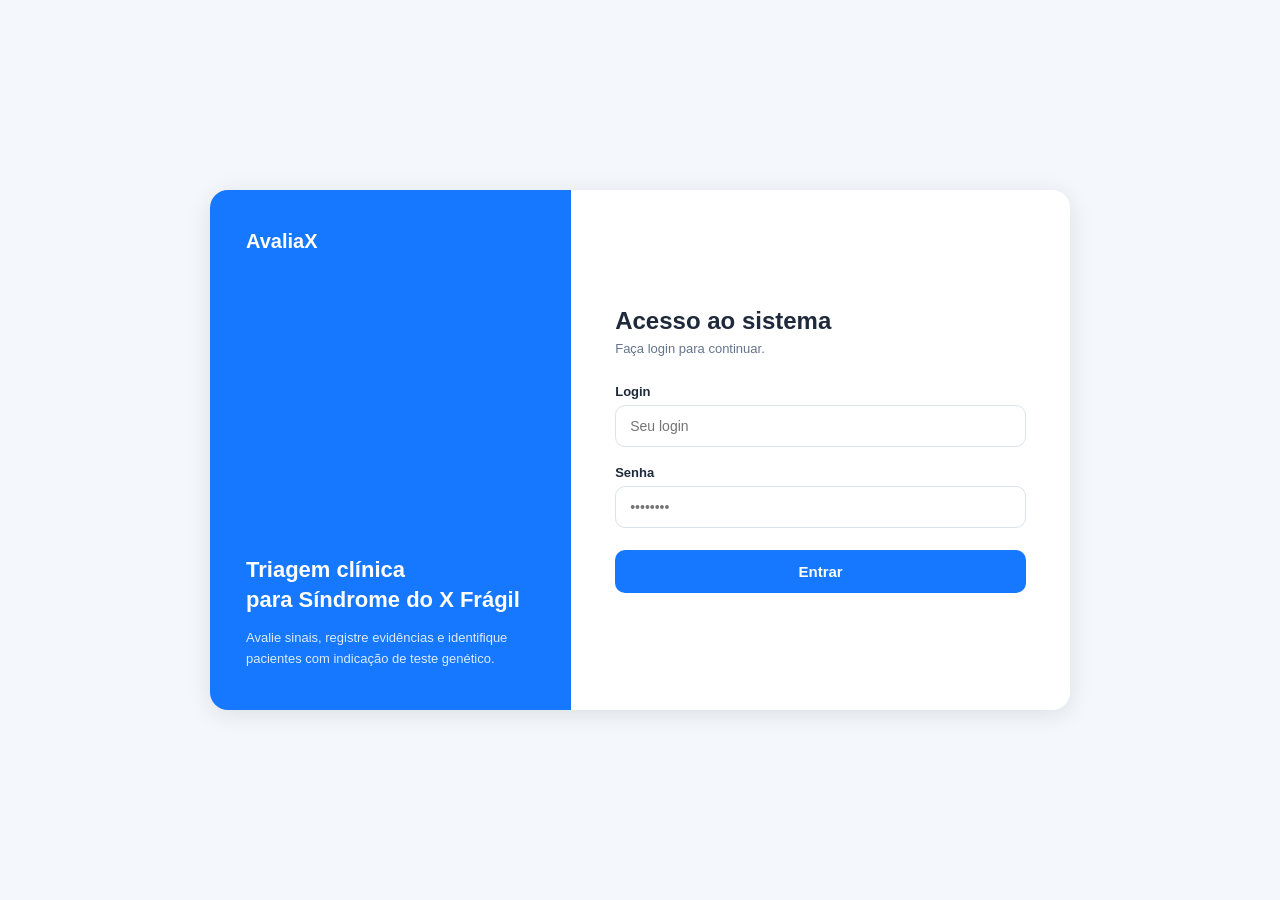
==== front/tamplates/index.html @ b269b90d "avaliacões e relatorios" ====
<!DOCTYPE html>
<html lang="en">

<head>
    <meta charset="UTF-8">
    <meta name="viewport" content="width=device-width, initial-scale=1.0">
    <title>Document</title>
    <link rel="stylesheet" href="../static/css/main.css">
</head>

<body>
    <aside class="sidebar">
        <div>
            <div class="logo">
                <div class="logo-icon"></div>
                <div class="logo-text">
                    <h2>AvaliaX</h2>
                    <p>TRIAGEM CLÍNICA</p>
                </div>
            </div>
            <ul class="menu">
                <a href="index.html"><li class="active">📊 Painel</li></a>
                <a href="pacientes.html"><li>👥 Pacientes</li></a>
                <a href="avaliacoes.html"><li>📝 Avaliações</li></a>
                <a href="relatorios.html"><li>📄 Relatórios</li></a>
                <a href=""><li>👤 Usuarios</li></a>
            </ul>
        </div>
        <div class="user-box">
            <div class="info-user" id="info-user">
                <strong></strong>
            </div>
            <div class="logout" id="logout">↩ Sair</div>
        </div>
    </aside>
    <main class="main">
        <div class="header">
            <h1>Painel</h1>
            <p>Suas avaliações e pacientes</p>
        </div>


        <div class="cards">
            <div class="card">
                <div class="card-title">
                    <span>Pacientes</span>
                    <span>👥</span>
                </div>
                <div class="card-value" id="Total-pacientes">0</div>
            </div>

            <div class="card">
                <div class="card-title">
                    <span>Avaliações</span>
                    <span>📋</span>
                </div>
                <div class="card-value" id="Total-avaliacoes"></div>
            </div>

            <div class="card">
                <div class="card-title">
                    <span>Teste indicado</span>
                    <span>⚠️</span>
                </div>
                <div class="card-value" id="Total-testes-indicados"></div>
            </div>

            <div class="card">
                <div class="card-title">
                    <span>Inconclusivos</span>
                    <span>🟢</span>
                </div>
                <div class="card-value" id="Total-inconclusivo"></div>
            </div>
            
        </div>

        <div class="bottom-sections">
            <div class="section">
                <h3>Avaliações recentes</h3>
                <div id="avaliacao-recente" class="avaliacao-recente">
                    <ul id="lista-pacientes" class="ulPacientes"></ul>
                </div>
            </div>

            <div class="section">
                <h3>Como funciona a triagem</h3>
                <ul class="triagem-list">
                    <li>Cadastre o paciente com dados básicos.</li>
                    <li>Registre uma avaliação marcando os sinais clínicos observados.</li>
                    <li>O sistema calcula um score e sugere indicação de teste genético.</li>
                    <li>Acompanhe os relatórios para visualizar a evolução.</li>
                </ul>
            </div>
        </div>
    </main>
    <script src="../static/js/index.js"></script>
</body>

</html>
---- front/static/css/main.css ----
* {
    margin: 0;
    padding: 0;
    box-sizing: border-box;
    font-family: Arial, sans-serif;
}

body {
    display: flex;
    background-color: #f5f7fa;
    color: #1f2d3d;
}

.sidebar {
    width: 280px;
    height: 100vh;
    background: #ffffff;
    border-right: 1px solid #e0e6ed;
    display: flex;
    flex-direction: column;
    justify-content: space-between;
    padding: 20px 15px;
}

.logo {
    display: flex;
    align-items: center;
    gap: 10px;
    margin-bottom: 30px;
}

.logo-text h2 {
    font-size: 18px;
    color: #2196f3;
}

.logo-text p {
    font-size: 10px;
    color: gray;
}

.menu {
    list-style: none;
}

.menu li {
    padding: 12px 15px;
    margin-bottom: 8px;
    border-radius: 10px;
    cursor: pointer;
    display: flex;
    align-items: center;
    gap: 10px;
    color: #4a5568;
    transition: 0.3s;
}

.menu a {
    text-decoration: none;
}

.menu li.active,
.menu li:hover {
    background: #e3f2fd;
    color: #2196f3;
    font-weight: bold;
}



.menu li a:hover {
    background: #e3f2fd;
    color: #2196f3;
    font-weight: bold;
}

.user-box {
    border-top: 1px solid #e0e6ed;
    padding-top: 15px;
    font-size: 13px;
    color: #555;
}


#info-user{
    font-size: 15px;
    font-weight: 600;
    color: #1e293b;
    width: fit-content;
    text-transform: capitalize;
}

.logout {
    margin-top: 15px;
    color: #2196f3;
    cursor: pointer;
    font-weight: bold;
}

.logout:hover{
    color: #f52121;
}

main {
    flex: 1;
    padding: 30px;
}

.header h1 {
    font-size: 28px;
    margin-bottom: 5px;
}

.header p {
    color: #718096;
    margin-bottom: 30px;
}

.cards {
    display: grid;
    grid-template-columns: repeat(4, 1fr);
    gap: 20px;
    margin-bottom: 30px;
}

.card {
    background: white;
    border-radius: 15px;
    padding: 20px;
    box-shadow: 0 2px 8px rgba(0, 0, 0, 0.2);
    display: flex;
    flex-direction: column;
    justify-content: space-between;
    min-height: 120px;
}

.card-title {
    display: flex;
    justify-content: space-between;
    color: #718096;
    font-size: 14px;
}

.card-value {
    font-size: 36px;
    font-weight: bold;
    margin-top: 20px;
}

.bottom-sections {
    display: grid;
    grid-template-columns: 2fr 2fr;
    gap: 20px;
}

.section {
    background: white;
    border-radius: 15px;
    padding: 25px;
    box-shadow: 0 2px 8px rgba(0, 0, 0, 0.05);
    min-height: 220px;
}

.section h3 {
    margin-bottom: 20px;
    font-size: 20px;
}

.section p {
    color: #718096;
    line-height: 1.6;
}

.section a {
    color: #2196f3;
    text-decoration: none;
}

.triagem-list {
    list-style: disc;
    padding-left: 20px;
    color: #718096;
    line-height: 1.8;
}

.card-avaliacao {
  list-style: none;
  background-color: #ffffff;
  border: 1px solid #e2e8f0;
  border-radius: 8px;
  padding: 16px;
  margin-bottom: 12px;
  max-width: 450px;
  display: block;
  flex-direction: column;
  gap: 8px;
  font-family: 'Segoe UI', system-ui, sans-serif;
  font-size: 14px;
  color: #64748b; 
  font-weight: 500;
  box-shadow: 0 1px 3px rgba(0, 0, 0, 0.05);
}

.card-avaliacao:hover {
  transform: translateY(2px);
  color: #1e293b;
  transition: 400ms;
  cursor: pointer;
}

.avaliacao-recente {
  max-height: 200px; 
  overflow-y: auto;  
  padding-right: 10px; 
}

.avaliacao-recente::-webkit-scrollbar {
  width: 6px;
}

.avaliacao-recente::-webkit-scrollbar-thumb {
  background-color: #cbd5e1;
  border-radius: 4px;
}
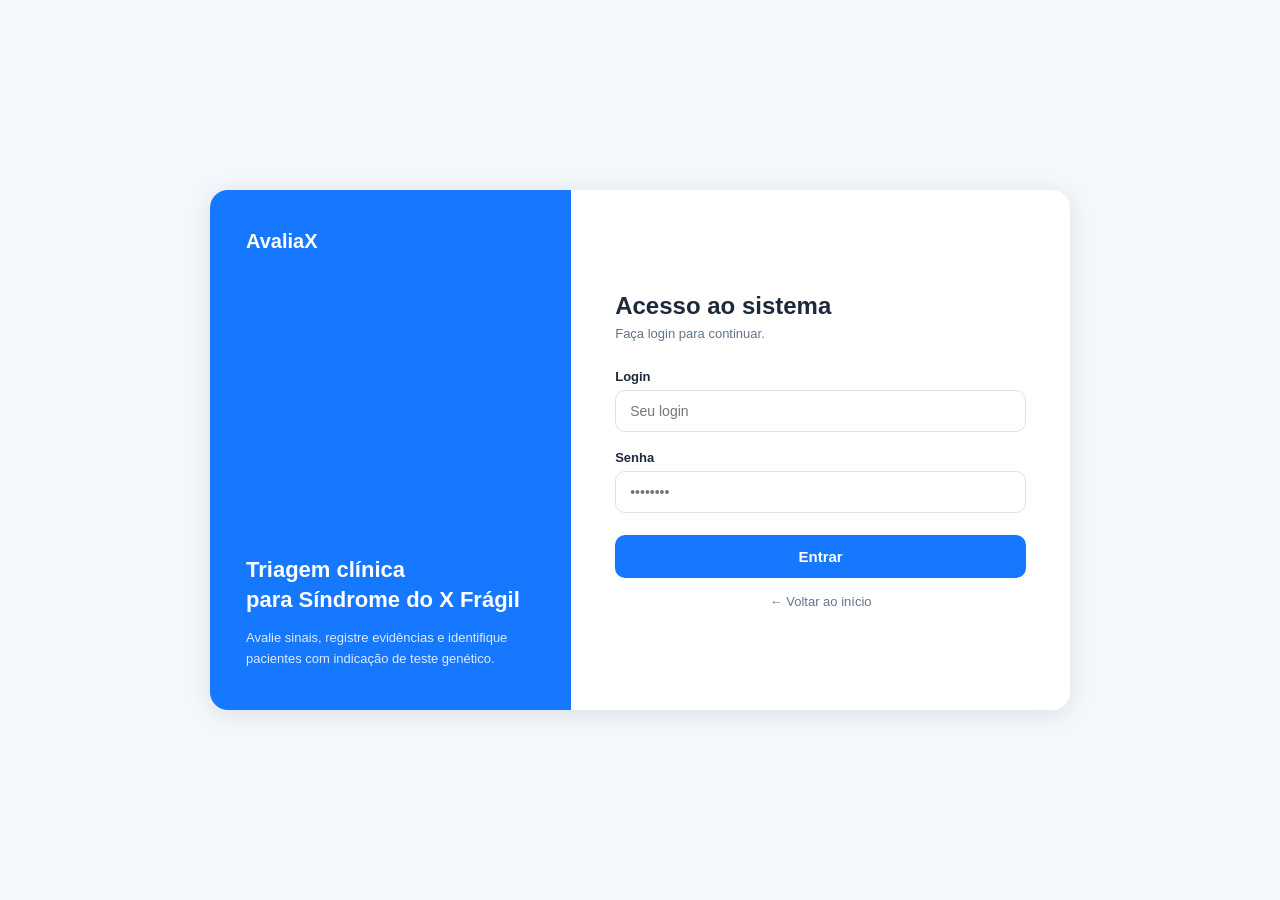
==== commit a24102c9: "adiciona pagina index com autoavaliacao" ====
--- a/front/tamplates/index.html
+++ b/front/tamplates/index.html
@@ -1,100 +1,53 @@
 <!DOCTYPE html>
-<html lang="en">
+<html lang="pt-BR">
+<head>
+  <meta charset="UTF-8" />
+  <meta name="viewport" content="width=device-width, initial-scale=1.0"/>
+  <title>AvaliaX</title>
+  <link rel="stylesheet" href="../static/css/indexStyle.css">
+</head>
+<body>
 
-<head>
-    <meta charset="UTF-8">
-    <meta name="viewport" content="width=device-width, initial-scale=1.0">
-    <title>Document</title>
-    <link rel="stylesheet" href="../static/css/main.css">
-</head>
+  <div class="container">
 
-<body>
-    <aside class="sidebar">
-        <div>
-            <div class="logo">
-                <div class="logo-icon"></div>
-                <div class="logo-text">
-                    <h2>AvaliaX</h2>
-                    <p>TRIAGEM CLÍNICA</p>
-                </div>
-            </div>
-            <ul class="menu">
-                <a href="index.html"><li class="active">📊 Painel</li></a>
-                <a href="pacientes.html"><li>👥 Pacientes</li></a>
-                <a href="avaliacoes.html"><li>📝 Avaliações</li></a>
-                <a href="relatorios.html"><li>📄 Relatórios</li></a>
-                <a href=""><li>👤 Usuarios</li></a>
-            </ul>
-        </div>
-        <div class="user-box">
-            <div class="info-user" id="info-user">
-                <strong></strong>
-            </div>
-            <div class="logout" id="logout">↩ Sair</div>
-        </div>
-    </aside>
-    <main class="main">
-        <div class="header">
-            <h1>Painel</h1>
-            <p>Suas avaliações e pacientes</p>
-        </div>
+    <div class="left">
+      <div class="brand">AvaliaX</div>
+      <div class="tagline">
+        <h2>Triagem clínica<br>para Síndrome do X Frágil</h2>
+        <p>Avalie sinais, registre evidências e identifique pacientes com indicação de teste genético.</p>
+      </div>
+    </div>
 
+    <div class="right">
+      <h1>Bem-vindo ao AvaliaX</h1>
+      <p class="sub">Escolha como deseja continuar.</p>
 
-        <div class="cards">
-            <div class="card">
-                <div class="card-title">
-                    <span>Pacientes</span>
-                    <span>👥</span>
-                </div>
-                <div class="card-value" id="Total-pacientes">0</div>
-            </div>
+      <div class="opcoes">
 
-            <div class="card">
-                <div class="card-title">
-                    <span>Avaliações</span>
-                    <span>📋</span>
-                </div>
-                <div class="card-value" id="Total-avaliacoes"></div>
-            </div>
+        <a href="login.html" class="opcao-card">
+          <div class="opcao-icone">🩺</div>
+          <div class="opcao-texto">
+            <strong>Sou médico</strong>
+            <span>Acesse o sistema com sua conta profissional</span>
+          </div>
+          <div class="opcao-seta">→</div>
+        </a>
 
-            <div class="card">
-                <div class="card-title">
-                    <span>Teste indicado</span>
-                    <span>⚠️</span>
-                </div>
-                <div class="card-value" id="Total-testes-indicados"></div>
-            </div>
+        <a href="autoavaliacao-paciente.html" class="opcao-card">
+          <div class="opcao-icone">📋</div>
+          <div class="opcao-texto">
+            <strong>Quero fazer uma autoavaliação</strong>
+            <span>Preencha seus dados e responda o questionário clínico</span>
+          </div>
+          <div class="opcao-seta">→</div>
+        </a>
 
-            <div class="card">
-                <div class="card-title">
-                    <span>Inconclusivos</span>
-                    <span>🟢</span>
-                </div>
-                <div class="card-value" id="Total-inconclusivo"></div>
-            </div>
-            
-        </div>
+      </div>
+    </div>
 
-        <div class="bottom-sections">
-            <div class="section">
-                <h3>Avaliações recentes</h3>
-                <div id="avaliacao-recente" class="avaliacao-recente">
-                    <ul id="lista-pacientes" class="ulPacientes"></ul>
-                </div>
-            </div>
+  </div>
 
-            <div class="section">
-                <h3>Como funciona a triagem</h3>
-                <ul class="triagem-list">
-                    <li>Cadastre o paciente com dados básicos.</li>
-                    <li>Registre uma avaliação marcando os sinais clínicos observados.</li>
-                    <li>O sistema calcula um score e sugere indicação de teste genético.</li>
-                    <li>Acompanhe os relatórios para visualizar a evolução.</li>
-                </ul>
-            </div>
-        </div>
-    </main>
-    <script src="../static/js/index.js"></script>
+  <script src="../static/js/index.js"></script>
+
 </body>
-
 </html>
--- a/front/static/css/indexStyle.css
+++ b/front/static/css/indexStyle.css
@@ -0,0 +1,128 @@
+* {
+    margin: 0;
+    padding: 0;
+    box-sizing: border-box;
+    font-family: Arial, Helvetica, sans-serif;
+}
+
+body {
+    min-height: 100vh;
+    display: flex;
+    align-items: center;
+    justify-content: center;
+    background: #f4f7fb;
+}
+
+.container {
+    display: flex;
+    width: 860px;
+    min-height: 520px;
+    border-radius: 18px;
+    overflow: hidden;
+    box-shadow: 0 4px 24px rgba(0, 0, 0, 0.10);
+}
+
+/* ── Lado esquerdo ── */
+.left {
+    width: 42%;
+    background: #1677ff;
+    padding: 40px 36px;
+    display: flex;
+    flex-direction: column;
+    justify-content: space-between;
+    color: white;
+}
+
+.brand {
+    font-size: 20px;
+    font-weight: 700;
+}
+
+.tagline h2 {
+    font-size: 22px;
+    font-weight: 700;
+    line-height: 1.35;
+    margin-bottom: 14px;
+}
+
+.tagline p {
+    font-size: 13px;
+    opacity: 0.85;
+    line-height: 1.6;
+}
+
+/* ── Lado direito ── */
+.right {
+    flex: 1;
+    background: #ffffff;
+    padding: 48px 44px;
+    display: flex;
+    flex-direction: column;
+    justify-content: center;
+}
+
+.right h1 {
+    font-size: 24px;
+    font-weight: 700;
+    color: #1e293b;
+    margin-bottom: 6px;
+}
+
+.right .sub {
+    font-size: 13px;
+    color: #64748b;
+    margin-bottom: 28px;
+}
+
+/* ── Cards de opção ── */
+.opcoes {
+    display: flex;
+    flex-direction: column;
+    gap: 16px;
+}
+
+.opcao-card {
+    display: flex;
+    align-items: center;
+    gap: 16px;
+    padding: 18px 20px;
+    border: 1px solid #dbe2ea;
+    border-radius: 12px;
+    background: #f4f7fb;
+    text-decoration: none;
+    color: #1e293b;
+    transition: 0.2s;
+}
+
+.opcao-card:hover {
+    border-color: #1677ff;
+    background: #e3f2fd;
+}
+
+.opcao-icone {
+    font-size: 28px;
+    flex-shrink: 0;
+}
+
+.opcao-texto {
+    flex: 1;
+    display: flex;
+    flex-direction: column;
+    gap: 4px;
+}
+
+.opcao-texto strong {
+    font-size: 15px;
+    color: #1e293b;
+}
+
+.opcao-texto span {
+    font-size: 13px;
+    color: #64748b;
+}
+
+.opcao-seta {
+    font-size: 18px;
+    color: #1677ff;
+    font-weight: bold;
+}
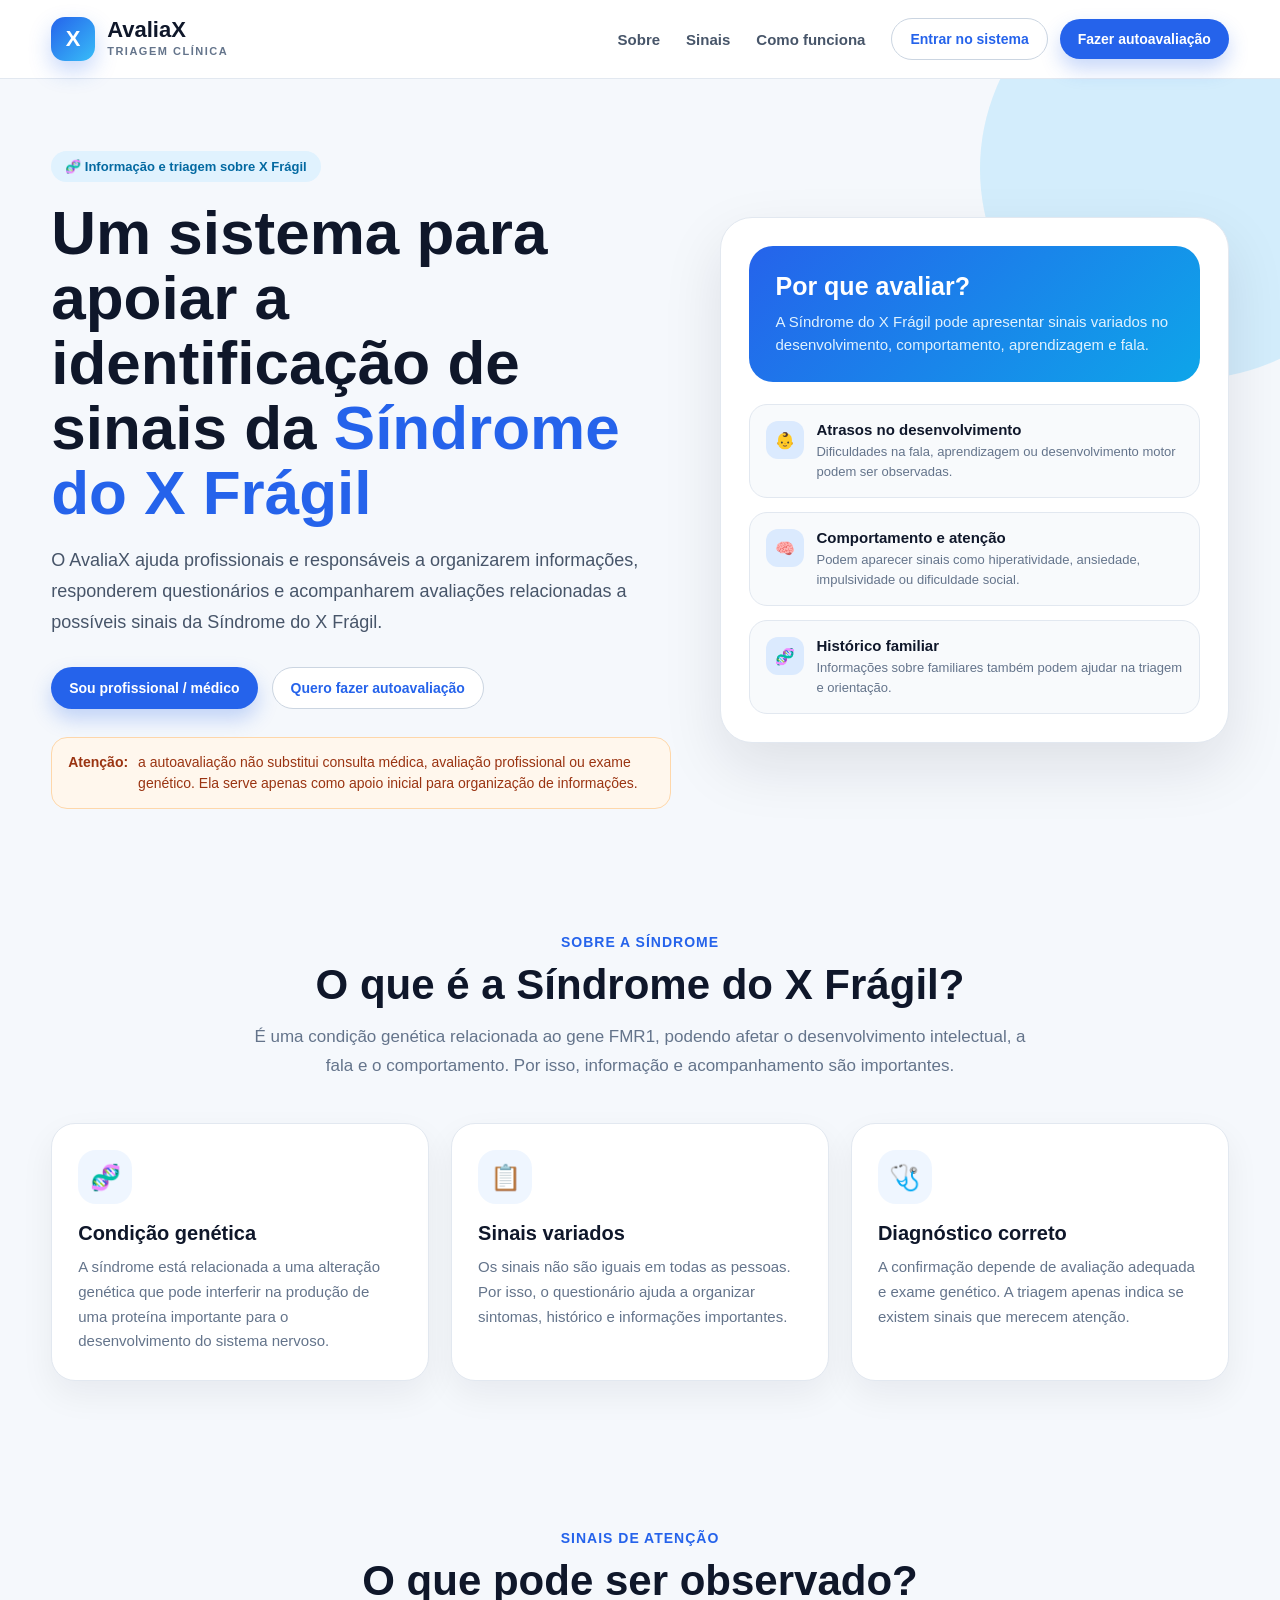
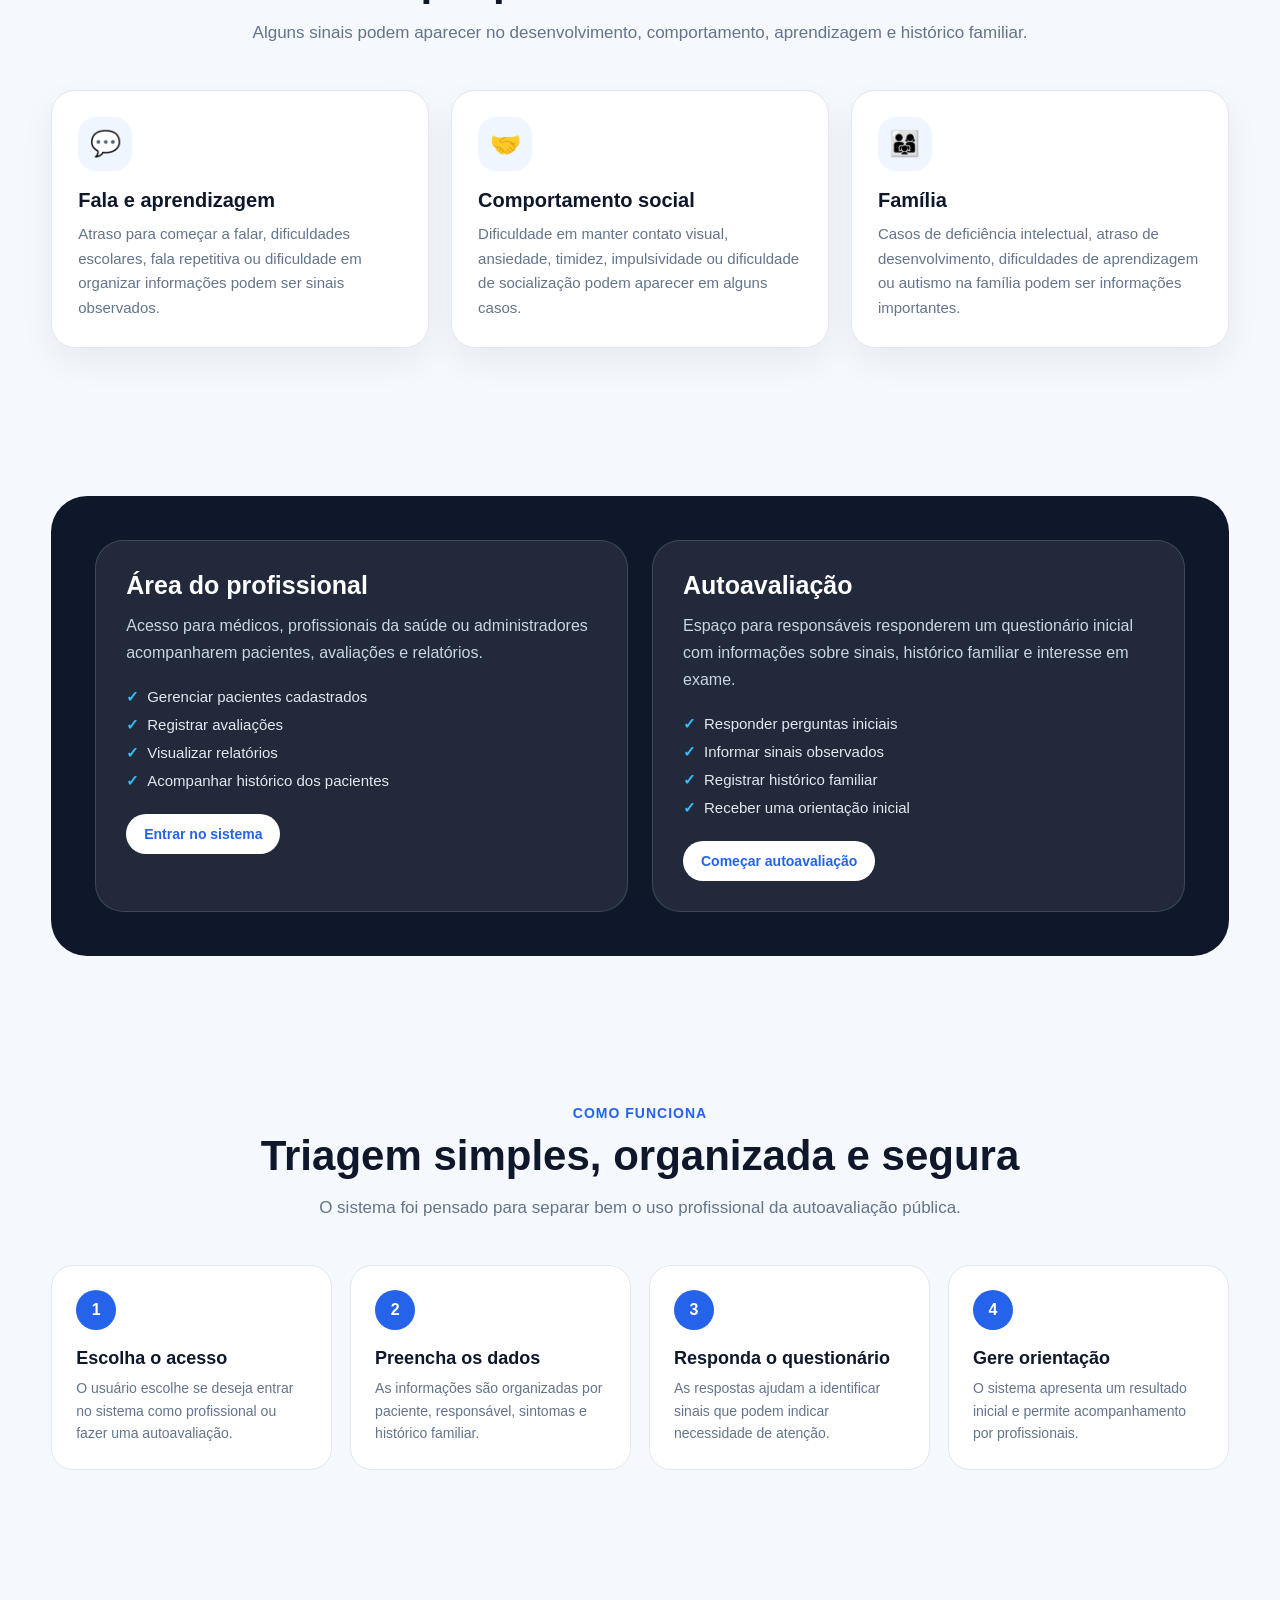
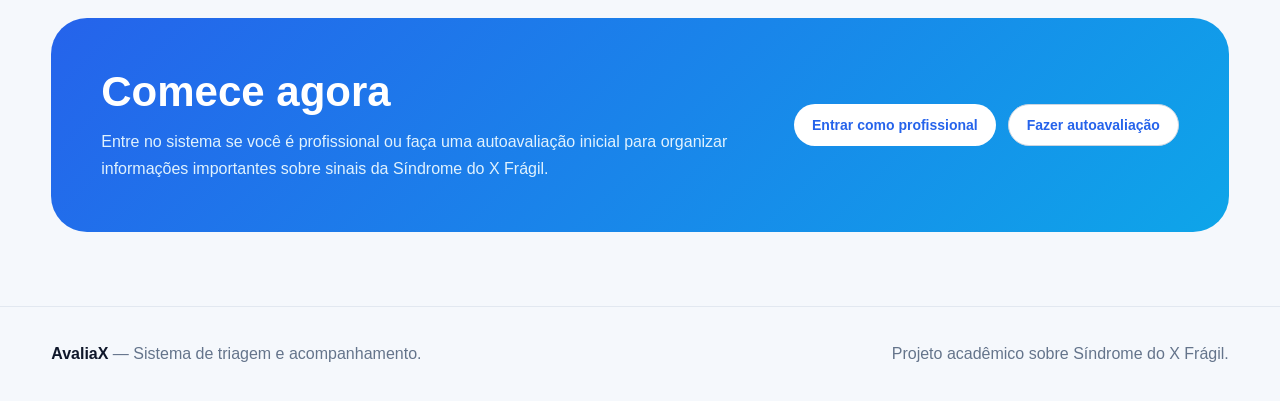
==== commit 59073d34: "novo index" ====
--- a/front/tamplates/index.html
+++ b/front/tamplates/index.html
@@ -2,52 +2,317 @@
 <html lang="pt-BR">
 <head>
   <meta charset="UTF-8" />
-  <meta name="viewport" content="width=device-width, initial-scale=1.0"/>
-  <title>AvaliaX</title>
-  <link rel="stylesheet" href="../static/css/indexStyle.css">
+  <meta name="viewport" content="width=device-width, initial-scale=1.0" />
+  <title>AvaliaX | Triagem para Síndrome do X Frágil</title>
+  <link rel="stylesheet" href="/front/static/css/index.css">
 </head>
+
 <body>
 
-  <div class="container">
-
-    <div class="left">
-      <div class="brand">AvaliaX</div>
-      <div class="tagline">
-        <h2>Triagem clínica<br>para Síndrome do X Frágil</h2>
-        <p>Avalie sinais, registre evidências e identifique pacientes com indicação de teste genético.</p>
-      </div>
+  <header class="header">
+    <div class="container header-content">
+      <a href="#" class="logo">
+        <div class="logo-icon">X</div>
+        <div class="logo-text">
+          <h1>AvaliaX</h1>
+          <span>TRIAGEM CLÍNICA</span>
+        </div>
+      </a>
+
+      <button class="mobile-menu-btn" id="mobileMenuBtn">☰</button>
+
+      <nav class="nav" id="navMenu">
+        <a href="#sobre">Sobre</a>
+        <a href="#sinais">Sinais</a>
+        <a href="#como-funciona">Como funciona</a>
+
+        <div class="nav-actions">
+          <a href="login.html" class="btn btn-secondary">Entrar no sistema</a>
+          <a href="autoavaliacao-paciente.html" class="btn btn-primary">Fazer autoavaliação</a>
+        </div>
+      </nav>
     </div>
-
-    <div class="right">
-      <h1>Bem-vindo ao AvaliaX</h1>
-      <p class="sub">Escolha como deseja continuar.</p>
-
-      <div class="opcoes">
-
-        <a href="login.html" class="opcao-card">
-          <div class="opcao-icone">🩺</div>
-          <div class="opcao-texto">
-            <strong>Sou médico</strong>
-            <span>Acesse o sistema com sua conta profissional</span>
-          </div>
-          <div class="opcao-seta">→</div>
-        </a>
-
-        <a href="autoavaliacao-paciente.html" class="opcao-card">
-          <div class="opcao-icone">📋</div>
-          <div class="opcao-texto">
-            <strong>Quero fazer uma autoavaliação</strong>
-            <span>Preencha seus dados e responda o questionário clínico</span>
-          </div>
-          <div class="opcao-seta">→</div>
-        </a>
-
-      </div>
+  </header>
+
+  <main>
+
+    <section class="hero">
+      <div class="container hero-content">
+        <div>
+          <div class="badge">🧬 Informação e triagem sobre X Frágil</div>
+
+          <h2>
+            Um sistema para apoiar a identificação de sinais da
+            <span>Síndrome do X Frágil</span>
+          </h2>
+
+          <p>
+            O AvaliaX ajuda profissionais e responsáveis a organizarem informações,
+            responderem questionários e acompanharem avaliações relacionadas a possíveis
+            sinais da Síndrome do X Frágil.
+          </p>
+
+          <div class="hero-buttons">
+            <a href="login.html" class="btn btn-primary">Sou profissional / médico</a>
+            <a href="autoavaliacao.html" class="btn btn-secondary">Quero fazer autoavaliação</a>
+          </div>
+
+          <div class="hero-note">
+            <strong>Atenção:</strong>
+            a autoavaliação não substitui consulta médica, avaliação profissional ou exame genético.
+            Ela serve apenas como apoio inicial para organização de informações.
+          </div>
+        </div>
+
+        <div class="hero-card">
+          <div class="hero-card-header">
+            <h3>Por que avaliar?</h3>
+            <p>
+              A Síndrome do X Frágil pode apresentar sinais variados no desenvolvimento,
+              comportamento, aprendizagem e fala.
+            </p>
+          </div>
+
+          <div class="mini-list">
+            <div class="mini-item">
+              <div class="mini-icon">👶</div>
+              <div>
+                <h4>Atrasos no desenvolvimento</h4>
+                <p>Dificuldades na fala, aprendizagem ou desenvolvimento motor podem ser observadas.</p>
+              </div>
+            </div>
+
+            <div class="mini-item">
+              <div class="mini-icon">🧠</div>
+              <div>
+                <h4>Comportamento e atenção</h4>
+                <p>Podem aparecer sinais como hiperatividade, ansiedade, impulsividade ou dificuldade social.</p>
+              </div>
+            </div>
+
+            <div class="mini-item">
+              <div class="mini-icon">🧬</div>
+              <div>
+                <h4>Histórico familiar</h4>
+                <p>Informações sobre familiares também podem ajudar na triagem e orientação.</p>
+              </div>
+            </div>
+          </div>
+        </div>
+      </div>
+    </section>
+
+    <section class="section" id="sobre">
+      <div class="container">
+        <div class="section-title">
+          <span>Sobre a síndrome</span>
+          <h2>O que é a Síndrome do X Frágil?</h2>
+          <p>
+            É uma condição genética relacionada ao gene FMR1, podendo afetar o desenvolvimento
+            intelectual, a fala e o comportamento. Por isso, informação e acompanhamento são importantes.
+          </p>
+        </div>
+
+        <div class="cards">
+          <div class="info-card">
+            <div class="card-icon">🧬</div>
+            <h3>Condição genética</h3>
+            <p>
+              A síndrome está relacionada a uma alteração genética que pode interferir na produção
+              de uma proteína importante para o desenvolvimento do sistema nervoso.
+            </p>
+          </div>
+
+          <div class="info-card">
+            <div class="card-icon">📋</div>
+            <h3>Sinais variados</h3>
+            <p>
+              Os sinais não são iguais em todas as pessoas. Por isso, o questionário ajuda a organizar
+              sintomas, histórico e informações importantes.
+            </p>
+          </div>
+
+          <div class="info-card">
+            <div class="card-icon">🩺</div>
+            <h3>Diagnóstico correto</h3>
+            <p>
+              A confirmação depende de avaliação adequada e exame genético. A triagem apenas indica
+              se existem sinais que merecem atenção.
+            </p>
+          </div>
+        </div>
+      </div>
+    </section>
+
+    <section class="section" id="sinais">
+      <div class="container">
+        <div class="section-title">
+          <span>Sinais de atenção</span>
+          <h2>O que pode ser observado?</h2>
+          <p>
+            Alguns sinais podem aparecer no desenvolvimento, comportamento, aprendizagem e histórico familiar.
+          </p>
+        </div>
+
+        <div class="cards">
+          <div class="info-card">
+            <div class="card-icon">💬</div>
+            <h3>Fala e aprendizagem</h3>
+            <p>
+              Atraso para começar a falar, dificuldades escolares, fala repetitiva ou dificuldade em
+              organizar informações podem ser sinais observados.
+            </p>
+          </div>
+
+          <div class="info-card">
+            <div class="card-icon">🤝</div>
+            <h3>Comportamento social</h3>
+            <p>
+              Dificuldade em manter contato visual, ansiedade, timidez, impulsividade ou dificuldade
+              de socialização podem aparecer em alguns casos.
+            </p>
+          </div>
+
+          <div class="info-card">
+            <div class="card-icon">👨‍👩‍👧</div>
+            <h3>Família</h3>
+            <p>
+              Casos de deficiência intelectual, atraso de desenvolvimento, dificuldades de aprendizagem
+              ou autismo na família podem ser informações importantes.
+            </p>
+          </div>
+        </div>
+      </div>
+    </section>
+
+    <section class="section" id="acesso">
+      <div class="container">
+        <div class="paths">
+          <div class="path-card">
+            <h3>Área do profissional</h3>
+            <p>
+              Acesso para médicos, profissionais da saúde ou administradores acompanharem pacientes,
+              avaliações e relatórios.
+            </p>
+
+            <ul>
+              <li>Gerenciar pacientes cadastrados</li>
+              <li>Registrar avaliações</li>
+              <li>Visualizar relatórios</li>
+              <li>Acompanhar histórico dos pacientes</li>
+            </ul>
+
+            <a href="login.html" class="btn btn-white">Entrar no sistema</a>
+          </div>
+
+          <div class="path-card">
+            <h3>Autoavaliação</h3>
+            <p>
+              Espaço para responsáveis responderem um questionário inicial com informações sobre sinais,
+              histórico familiar e interesse em exame.
+            </p>
+
+            <ul>
+              <li>Responder perguntas iniciais</li>
+              <li>Informar sinais observados</li>
+              <li>Registrar histórico familiar</li>
+              <li>Receber uma orientação inicial</li>
+            </ul>
+
+            <a href="autoavaliacao.html" class="btn btn-white">Começar autoavaliação</a>
+          </div>
+        </div>
+      </div>
+    </section>
+
+    <section class="section" id="como-funciona">
+      <div class="container">
+        <div class="section-title">
+          <span>Como funciona</span>
+          <h2>Triagem simples, organizada e segura</h2>
+          <p>
+            O sistema foi pensado para separar bem o uso profissional da autoavaliação pública.
+          </p>
+        </div>
+
+        <div class="steps">
+          <div class="step">
+            <div class="step-number">1</div>
+            <h3>Escolha o acesso</h3>
+            <p>
+              O usuário escolhe se deseja entrar no sistema como profissional ou fazer uma autoavaliação.
+            </p>
+          </div>
+
+          <div class="step">
+            <div class="step-number">2</div>
+            <h3>Preencha os dados</h3>
+            <p>
+              As informações são organizadas por paciente, responsável, sintomas e histórico familiar.
+            </p>
+          </div>
+
+          <div class="step">
+            <div class="step-number">3</div>
+            <h3>Responda o questionário</h3>
+            <p>
+              As respostas ajudam a identificar sinais que podem indicar necessidade de atenção.
+            </p>
+          </div>
+
+          <div class="step">
+            <div class="step-number">4</div>
+            <h3>Gere orientação</h3>
+            <p>
+              O sistema apresenta um resultado inicial e permite acompanhamento por profissionais.
+            </p>
+          </div>
+        </div>
+      </div>
+    </section>
+
+    <section class="section">
+      <div class="container">
+        <div class="cta">
+          <div>
+            <h2>Comece agora</h2>
+            <p>
+              Entre no sistema se você é profissional ou faça uma autoavaliação inicial para organizar
+              informações importantes sobre sinais da Síndrome do X Frágil.
+            </p>
+          </div>
+
+          <div class="cta-actions">
+            <a href="login.html" class="btn btn-white">Entrar como profissional</a>
+            <a href="autoavaliacao.html" class="btn btn-secondary">Fazer autoavaliação</a>
+          </div>
+        </div>
+      </div>
+    </section>
+
+  </main>
+
+  <footer class="footer">
+    <div class="container footer-content">
+      <p><strong>AvaliaX</strong> — Sistema de triagem e acompanhamento.</p>
+      <p>Projeto acadêmico sobre Síndrome do X Frágil.</p>
     </div>
-
-  </div>
-
-  <script src="../static/js/index.js"></script>
+  </footer>
+
+  <script>
+    const mobileMenuBtn = document.getElementById("mobileMenuBtn");
+    const navMenu = document.getElementById("navMenu");
+
+    mobileMenuBtn.addEventListener("click", () => {
+      navMenu.classList.toggle("show");
+
+      if (navMenu.classList.contains("show")) {
+        mobileMenuBtn.textContent = "×";
+      } else {
+        mobileMenuBtn.textContent = "☰";
+      }
+    });
+  </script>
 
 </body>
-</html>+</html>
--- a/front/static/css/index.css
+++ b/front/static/css/index.css
@@ -0,0 +1,598 @@
+    * {
+      margin: 0;
+      padding: 0;
+      box-sizing: border-box;
+      font-family: Arial, Helvetica, sans-serif;
+    }
+
+    html {
+      scroll-behavior: smooth;
+    }
+
+    body {
+      background: #f5f8fc;
+      color: #1e293b;
+    }
+
+    a {
+      text-decoration: none;
+      color: inherit;
+    }
+
+    .container {
+      width: min(1180px, 92%);
+      margin: 0 auto;
+    }
+
+    .header {
+      width: 100%;
+      background: rgba(255, 255, 255, 0.92);
+      backdrop-filter: blur(12px);
+      border-bottom: 1px solid #e2e8f0;
+      position: sticky;
+      top: 0;
+      z-index: 100;
+    }
+
+    .header-content {
+      height: 78px;
+      display: flex;
+      align-items: center;
+      justify-content: space-between;
+    }
+
+    .logo {
+      display: flex;
+      align-items: center;
+      gap: 12px;
+    }
+
+    .logo-icon {
+      width: 44px;
+      height: 44px;
+      border-radius: 14px;
+      background: linear-gradient(135deg, #2563eb, #38bdf8);
+      display: flex;
+      align-items: center;
+      justify-content: center;
+      color: white;
+      font-weight: bold;
+      font-size: 22px;
+      box-shadow: 0 10px 22px rgba(37, 99, 235, 0.25);
+    }
+
+    .logo-text h1 {
+      font-size: 22px;
+      color: #0f172a;
+      line-height: 1;
+    }
+
+    .logo-text span {
+      font-size: 11px;
+      letter-spacing: 1.5px;
+      color: #64748b;
+      font-weight: bold;
+    }
+
+    .nav {
+      display: flex;
+      align-items: center;
+      gap: 26px;
+      font-size: 15px;
+      color: #475569;
+      font-weight: 600;
+    }
+
+    .nav a:hover {
+      color: #2563eb;
+    }
+
+    .nav-actions {
+      display: flex;
+      align-items: center;
+      gap: 12px;
+    }
+
+    .btn {
+      display: inline-flex;
+      align-items: center;
+      justify-content: center;
+      gap: 8px;
+      padding: 12px 18px;
+      border-radius: 999px;
+      font-size: 14px;
+      font-weight: bold;
+      cursor: pointer;
+      transition: 0.2s ease;
+      border: none;
+    }
+
+    .btn-primary {
+      background: #2563eb;
+      color: white;
+      box-shadow: 0 10px 20px rgba(37, 99, 235, 0.25);
+    }
+
+    .btn-primary:hover {
+      background: #1d4ed8;
+      transform: translateY(-2px);
+    }
+
+    .btn-secondary {
+      background: white;
+      color: #2563eb;
+      border: 1px solid #cbd5e1;
+    }
+
+    .btn-secondary:hover {
+      background: #eff6ff;
+      transform: translateY(-2px);
+    }
+
+    .btn-white {
+      background: white;
+      color: #2563eb;
+    }
+
+    .btn-white:hover {
+      transform: translateY(-2px);
+      box-shadow: 0 12px 24px rgba(15, 23, 42, 0.16);
+    }
+
+    .hero {
+      padding: 72px 0 50px;
+      position: relative;
+      overflow: hidden;
+    }
+
+    .hero::before {
+      content: "";
+      position: absolute;
+      width: 420px;
+      height: 420px;
+      border-radius: 50%;
+      background: rgba(56, 189, 248, 0.18);
+      top: -120px;
+      right: -120px;
+      z-index: -1;
+    }
+
+    .hero-content {
+      display: grid;
+      grid-template-columns: 1.1fr 0.9fr;
+      gap: 48px;
+      align-items: center;
+    }
+
+    .badge {
+      display: inline-flex;
+      align-items: center;
+      gap: 8px;
+      background: #e0f2fe;
+      color: #0369a1;
+      padding: 8px 14px;
+      border-radius: 999px;
+      font-size: 13px;
+      font-weight: bold;
+      margin-bottom: 18px;
+    }
+
+    .hero h2 {
+      font-size: clamp(36px, 5vw, 62px);
+      line-height: 1.05;
+      color: #0f172a;
+      margin-bottom: 20px;
+    }
+
+    .hero h2 span {
+      color: #2563eb;
+    }
+
+    .hero p {
+      font-size: 18px;
+      line-height: 1.7;
+      color: #475569;
+      max-width: 650px;
+      margin-bottom: 30px;
+    }
+
+    .hero-buttons {
+      display: flex;
+      flex-wrap: wrap;
+      gap: 14px;
+      margin-bottom: 28px;
+    }
+
+    .hero-note {
+      display: flex;
+      align-items: flex-start;
+      gap: 10px;
+      background: #fff7ed;
+      color: #9a3412;
+      border: 1px solid #fed7aa;
+      padding: 14px 16px;
+      border-radius: 16px;
+      font-size: 14px;
+      max-width: 620px;
+      line-height: 1.5;
+    }
+
+    .hero-card {
+      background: white;
+      border: 1px solid #e2e8f0;
+      border-radius: 32px;
+      padding: 28px;
+      box-shadow: 0 24px 60px rgba(15, 23, 42, 0.1);
+      position: relative;
+    }
+
+    .hero-card-header {
+      background: linear-gradient(135deg, #2563eb, #0ea5e9);
+      color: white;
+      padding: 26px;
+      border-radius: 24px;
+      margin-bottom: 22px;
+    }
+
+    .hero-card-header h3 {
+      font-size: 25px;
+      margin-bottom: 10px;
+    }
+
+    .hero-card-header p {
+      color: #e0f2fe;
+      font-size: 15px;
+      line-height: 1.5;
+      margin: 0;
+    }
+
+    .mini-list {
+      display: grid;
+      gap: 14px;
+    }
+
+    .mini-item {
+      display: flex;
+      gap: 12px;
+      align-items: flex-start;
+      background: #f8fafc;
+      border: 1px solid #e2e8f0;
+      border-radius: 18px;
+      padding: 16px;
+    }
+
+    .mini-icon {
+      width: 38px;
+      height: 38px;
+      border-radius: 12px;
+      background: #dbeafe;
+      display: flex;
+      align-items: center;
+      justify-content: center;
+      color: #2563eb;
+      flex-shrink: 0;
+    }
+
+    .mini-item h4 {
+      font-size: 15px;
+      color: #0f172a;
+      margin-bottom: 4px;
+    }
+
+    .mini-item p {
+      font-size: 13px;
+      line-height: 1.5;
+      color: #64748b;
+      margin: 0;
+    }
+
+    .section {
+      padding: 74px 0;
+    }
+
+    .section-title {
+      text-align: center;
+      max-width: 780px;
+      margin: 0 auto 42px;
+    }
+
+    .section-title span {
+      color: #2563eb;
+      font-weight: bold;
+      font-size: 14px;
+      letter-spacing: 1px;
+      text-transform: uppercase;
+    }
+
+    .section-title h2 {
+      font-size: clamp(28px, 4vw, 42px);
+      color: #0f172a;
+      margin: 10px 0 14px;
+    }
+
+    .section-title p {
+      color: #64748b;
+      font-size: 17px;
+      line-height: 1.7;
+    }
+
+    .cards {
+      display: grid;
+      grid-template-columns: repeat(3, 1fr);
+      gap: 22px;
+    }
+
+    .info-card {
+      background: white;
+      border: 1px solid #e2e8f0;
+      border-radius: 24px;
+      padding: 26px;
+      box-shadow: 0 14px 34px rgba(15, 23, 42, 0.06);
+      transition: 0.2s ease;
+    }
+
+    .info-card:hover {
+      transform: translateY(-6px);
+      box-shadow: 0 20px 42px rgba(15, 23, 42, 0.1);
+    }
+
+    .card-icon {
+      width: 54px;
+      height: 54px;
+      border-radius: 18px;
+      background: #eff6ff;
+      color: #2563eb;
+      display: flex;
+      align-items: center;
+      justify-content: center;
+      font-size: 25px;
+      margin-bottom: 18px;
+    }
+
+    .info-card h3 {
+      font-size: 20px;
+      color: #0f172a;
+      margin-bottom: 10px;
+    }
+
+    .info-card p {
+      color: #64748b;
+      line-height: 1.65;
+      font-size: 15px;
+    }
+
+    .paths {
+      background: #0f172a;
+      color: white;
+      border-radius: 36px;
+      padding: 44px;
+      display: grid;
+      grid-template-columns: 1fr 1fr;
+      gap: 24px;
+    }
+
+    .path-card {
+      background: rgba(255, 255, 255, 0.08);
+      border: 1px solid rgba(255, 255, 255, 0.14);
+      border-radius: 28px;
+      padding: 30px;
+    }
+
+    .path-card h3 {
+      font-size: 25px;
+      margin-bottom: 12px;
+    }
+
+    .path-card p {
+      color: #cbd5e1;
+      line-height: 1.7;
+      margin-bottom: 22px;
+    }
+
+    .path-card ul {
+      list-style: none;
+      display: grid;
+      gap: 10px;
+      margin-bottom: 24px;
+    }
+
+    .path-card li {
+      color: #e2e8f0;
+      font-size: 15px;
+    }
+
+    .path-card li::before {
+      content: "✓";
+      color: #38bdf8;
+      font-weight: bold;
+      margin-right: 8px;
+    }
+
+    .steps {
+      display: grid;
+      grid-template-columns: repeat(4, 1fr);
+      gap: 18px;
+    }
+
+    .step {
+      background: white;
+      border: 1px solid #e2e8f0;
+      border-radius: 22px;
+      padding: 24px;
+      position: relative;
+    }
+
+    .step-number {
+      width: 40px;
+      height: 40px;
+      border-radius: 50%;
+      background: #2563eb;
+      color: white;
+      display: flex;
+      align-items: center;
+      justify-content: center;
+      font-weight: bold;
+      margin-bottom: 18px;
+    }
+
+    .step h3 {
+      font-size: 18px;
+      margin-bottom: 8px;
+      color: #0f172a;
+    }
+
+    .step p {
+      color: #64748b;
+      line-height: 1.6;
+      font-size: 14px;
+    }
+
+    .cta {
+      background: linear-gradient(135deg, #2563eb, #0ea5e9);
+      color: white;
+      border-radius: 36px;
+      padding: 50px;
+      display: flex;
+      align-items: center;
+      justify-content: space-between;
+      gap: 30px;
+    }
+
+    .cta h2 {
+      font-size: clamp(28px, 4vw, 42px);
+      margin-bottom: 12px;
+    }
+
+    .cta p {
+      color: #e0f2fe;
+      line-height: 1.7;
+      max-width: 700px;
+    }
+
+    .cta-actions {
+      display: flex;
+      gap: 12px;
+      flex-wrap: wrap;
+      flex-shrink: 0;
+    }
+
+    .footer {
+      padding: 38px 0;
+      border-top: 1px solid #e2e8f0;
+      color: #64748b;
+    }
+
+    .footer-content {
+      display: flex;
+      justify-content: space-between;
+      gap: 20px;
+      align-items: center;
+      flex-wrap: wrap;
+    }
+
+    .footer strong {
+      color: #0f172a;
+    }
+
+    .mobile-menu-btn {
+      display: none;
+      background: white;
+      border: 1px solid #cbd5e1;
+      width: 42px;
+      height: 42px;
+      border-radius: 12px;
+      font-size: 22px;
+      cursor: pointer;
+    }
+
+    @media (max-width: 900px) {
+      .mobile-menu-btn {
+        display: block;
+      }
+
+      .nav {
+        display: none;
+        position: absolute;
+        top: 78px;
+        left: 0;
+        width: 100%;
+        background: white;
+        border-bottom: 1px solid #e2e8f0;
+        padding: 20px;
+        flex-direction: column;
+        align-items: flex-start;
+      }
+
+      .nav.show {
+        display: flex;
+      }
+
+      .nav-actions {
+        width: 100%;
+        flex-direction: column;
+        align-items: stretch;
+      }
+
+      .nav-actions .btn {
+        width: 100%;
+      }
+
+      .hero-content,
+      .paths {
+        grid-template-columns: 1fr;
+      }
+
+      .hero-content {
+        gap: 32px;
+      }
+
+      .cards,
+      .steps {
+        grid-template-columns: 1fr 1fr;
+      }
+
+      .cta {
+        align-items: flex-start;
+        flex-direction: column;
+      }
+    }
+
+    @media (max-width: 620px) {
+      .header-content {
+        height: 72px;
+      }
+
+      .logo-text h1 {
+        font-size: 19px;
+      }
+
+      .hero {
+        padding-top: 46px;
+      }
+
+      .hero-buttons,
+      .cta-actions {
+        flex-direction: column;
+      }
+
+      .hero-buttons .btn,
+      .cta-actions .btn {
+        width: 100%;
+      }
+
+      .cards,
+      .steps {
+        grid-template-columns: 1fr;
+      }
+
+      .paths,
+      .cta {
+        padding: 28px;
+        border-radius: 26px;
+      }
+
+      .hero-card {
+        padding: 20px;
+        border-radius: 26px;
+      }
+    }
